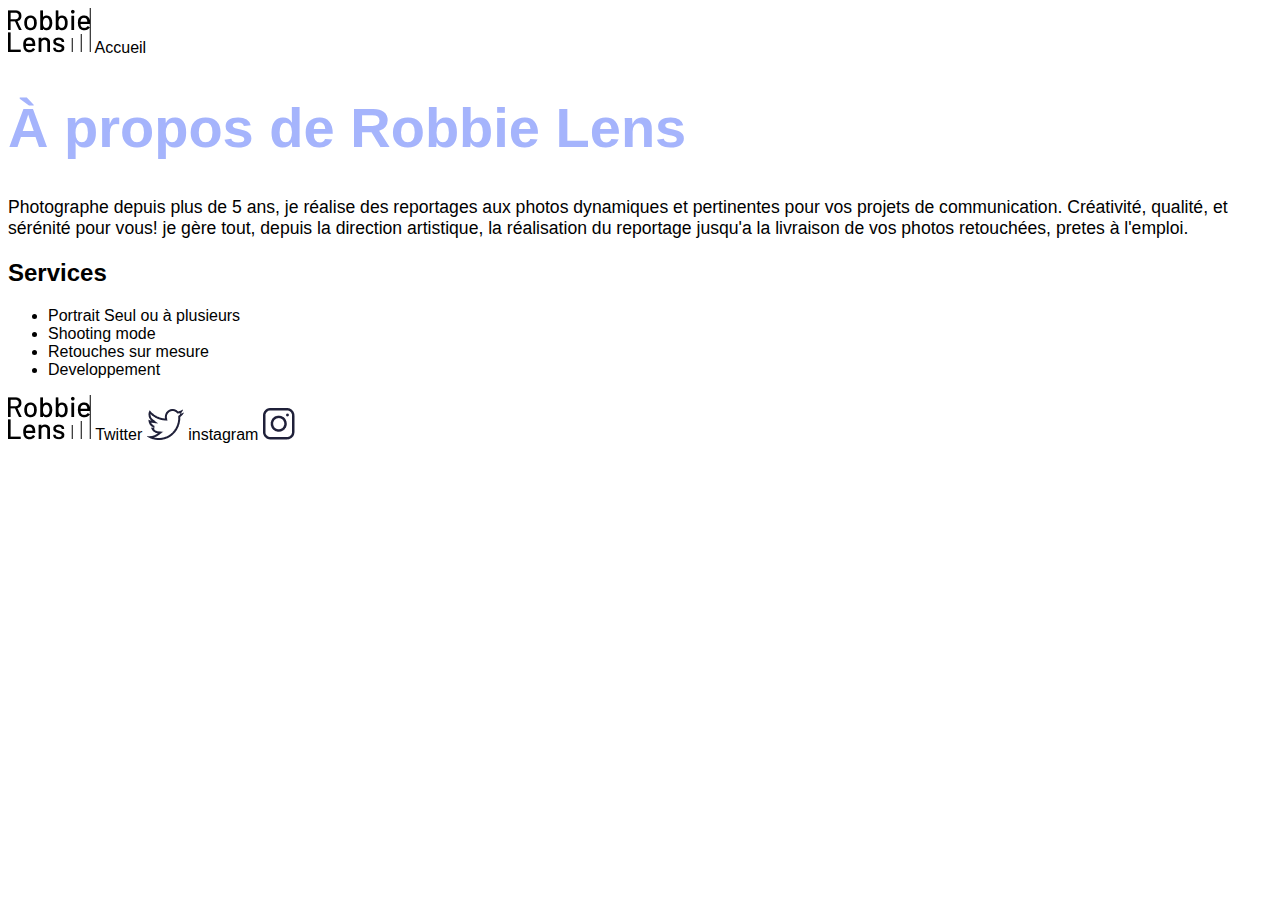
==== a-propos.html @ 766db92d "Init" ====
<!DOCTYPE html>
<html lang="en">
<head>
    <meta charset="UTF-8">
    <meta name="viewport" content="width=device-width, initial-scale=1.0">
    <title>A propos - Robbie Lens photographie</title>
    <link href="style.css" rel="stylesheet">

</head>

<body>
    <div>
    <a href="index.html">
        <img src="images/logo.png" alt="Logo Robbie Lens">
    </a>
    <a href="index.html">Accueil</a>
</div>
<h1>À propos de Robbie Lens</h1>
    <p>
         Photographe depuis plus de 5 ans, je réalise des reportages aux photos dynamiques et pertinentes pour vos
         projets de communication. Créativité, qualité, et sérénité pour vous! je gère tout, depuis la direction  artistique,
         la réalisation du reportage jusqu'a la livraison  de vos photos retouchées, pretes à l'emploi.
    </p>
    <h2>Services</h2>
    <ul>
         <li>Portrait Seul ou à plusieurs</li>
         <li>Shooting mode</li>
         <li>Retouches sur mesure</li>
         <li>Developpement</li>
    </ul>
    <div>
        <a href="index.html">
            <img src="images/logo.png" alt="Logo Robbie Lens">
        </a>

    <a target="_blank" href="https://twitter.com">Twitter
        <img src="images/twitter.png" alt="Logo Twitter">
    </a>
    <a target="_blank" href="https://instagram.com">instagram
        <img src="images/instagram.png" alt="Logo Instagram">
    </a>
</div>
</body>

</html>
---- style.css ----
body {
    font-family: 'Manrope', sans-serif;
    font-size: 1em;
  }
  
  a {
    color:black;
    text-decoration: none;
  }

  em {
    color: #a5b4fc;
    font-size: normal;
  }

  h1 {
    font-size: 3.5em;
    color: #a5b4fc;
    font-family: 'Montserrat', sans-serif;
  }

  p {
    font-size: 1.1em;
  }
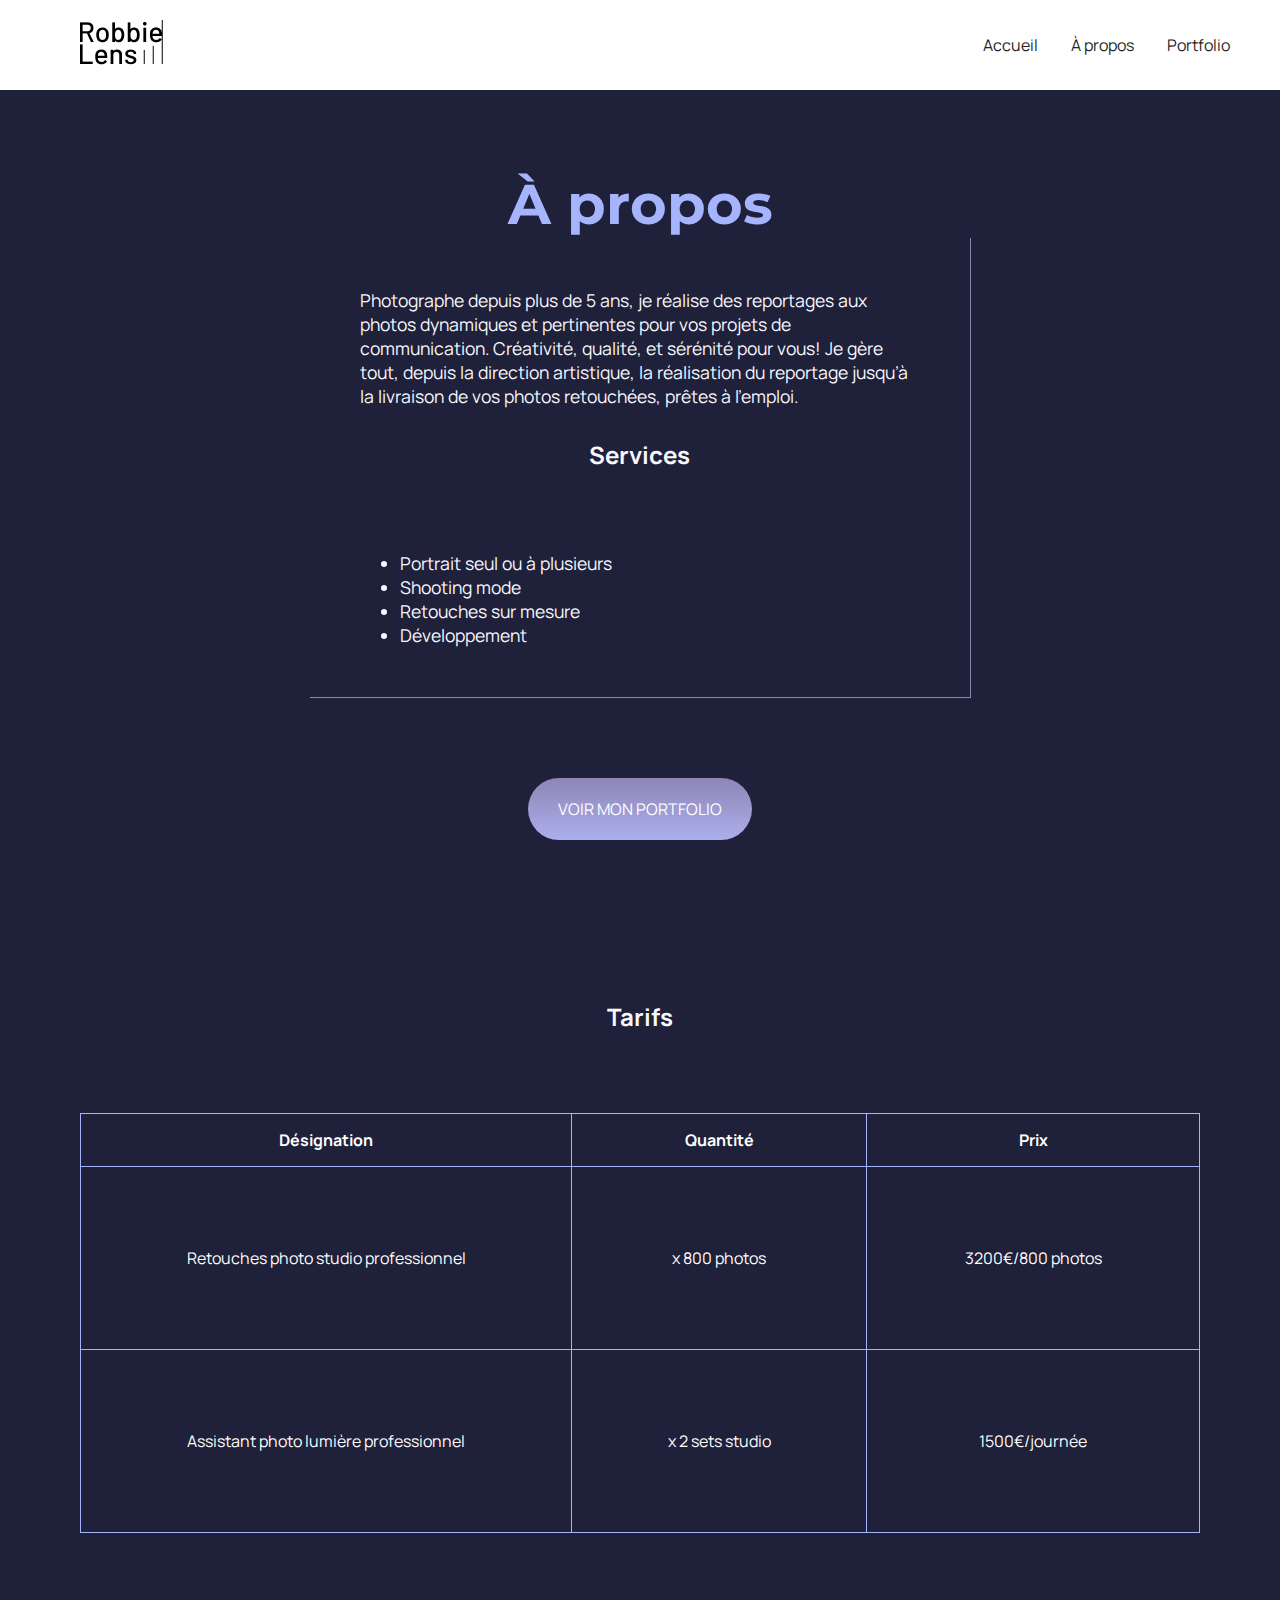
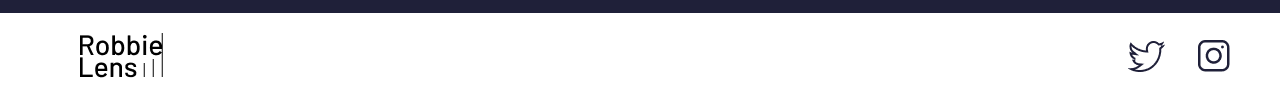
==== commit e5e3dcdf: "first commit" ====
--- a/a-propos.html
+++ b/a-propos.html
@@ -1,45 +1,96 @@
 <!DOCTYPE html>
-<html lang="en">
+<html lang="fr">
+
 <head>
-    <meta charset="UTF-8">
-    <meta name="viewport" content="width=device-width, initial-scale=1.0">
-    <title>A propos - Robbie Lens photographie</title>
-    <link href="style.css" rel="stylesheet">
-
+    <meta charset="utf-8" >
+    <title>À propos - Robbie Lens Photographie</title>
+    <link href="style/style.css" rel="stylesheet" >
+    <link href="style/a-propos.css" rel="stylesheet" >
+    <link rel="preconnect" href="https://fonts.googleapis.com">
+    <link rel="preconnect" href="https://fonts.gstatic.com" crossorigin>
+    <link href="https://fonts.googleapis.com/css2?family=Manrope&family=Montserrat&display=swap" rel="stylesheet">
 </head>
 
 <body>
-    <div>
-    <a href="index.html">
-        <img src="images/logo.png" alt="Logo Robbie Lens">
-    </a>
-    <a href="index.html">Accueil</a>
-</div>
-<h1>À propos de Robbie Lens</h1>
-    <p>
-         Photographe depuis plus de 5 ans, je réalise des reportages aux photos dynamiques et pertinentes pour vos
-         projets de communication. Créativité, qualité, et sérénité pour vous! je gère tout, depuis la direction  artistique,
-         la réalisation du reportage jusqu'a la livraison  de vos photos retouchées, pretes à l'emploi.
-    </p>
-    <h2>Services</h2>
-    <ul>
-         <li>Portrait Seul ou à plusieurs</li>
-         <li>Shooting mode</li>
-         <li>Retouches sur mesure</li>
-         <li>Developpement</li>
-    </ul>
-    <div>
-        <a href="index.html">
-            <img src="images/logo.png" alt="Logo Robbie Lens">
+    <header>
+        <nav>
+            <a href="index.html" class="lien-icone">
+                <img src="images/logo.png" alt="Logo Robbie Lens" >
+            </a>
+            <div>
+                <a href="index.html">Accueil</a>
+                <a href="a-propos.html">À propos</a>
+                <a href="portfolio.html">Portfolio</a>
+            </div>
+        </nav>
+    </header>
+    <main class="a-propos-main">
+        <section>
+            <h1>À propos</h1>
+            <div class="carre-contenu">
+                <p>
+                    Photographe depuis plus de 5 ans, je réalise des reportages aux photos dynamiques et pertinentes
+                    pour
+                    vos
+                    projets de communication. Créativité, qualité, et sérénité pour vous! Je gère tout, depuis la
+                    direction
+                    artistique, la réalisation du reportage jusqu’à la livraison de vos photos retouchées, prêtes à
+                    l’emploi.
+                </p>
+                <h2>Services</h2>
+                <ul>
+                    <li>Portrait seul ou à plusieurs</li>
+                    <li>Shooting mode</li>
+                    <li>Retouches sur mesure</li>
+                    <li>Développement</li>
+                </ul>
+            </div>
+            <div>
+                <a href="portfolio.html" class="cta">VOIR MON PORTFOLIO</a>
+            </div>
+        </section>
+        <section>
+            <h2>Tarifs</h2>
+            <table>
+                <thead>
+                    <tr>
+                        <th>Désignation</th>
+                        <th>Quantité</th>
+                        <th>Prix</th>
+                    </tr>
+                </thead>
+                <tbody>
+                    <tr>
+                        <td>Retouches photo
+                            studio professionnel</td>
+                        <td>x 800 photos</td>
+                        <td>3200€/800 photos</td>
+                    </tr>
+                    <tr>
+                        <td>Assistant photo
+                            lumière professionnel</td>
+                        <td>x 2 sets studio</td>
+                        <td>1500€/journée</td>
+                    </tr>
+                </tbody>
+            </table>
+            </h2>
+
+        </section>
+    </main>
+    <footer>
+        <a href="index.html" class="lien-icone">
+            <img src="images/logo.png" alt="Logo Robbie Lens" >
         </a>
-
-    <a target="_blank" href="https://twitter.com">Twitter
-        <img src="images/twitter.png" alt="Logo Twitter">
-    </a>
-    <a target="_blank" href="https://instagram.com">instagram
-        <img src="images/instagram.png" alt="Logo Instagram">
-    </a>
-</div>
+        <div>
+            <a target="_blank" href="https://twitter.com/" class="lien-icone">
+                <img src="images/twitter.png" alt="Logo Twitter" >
+            </a>
+            <a target="_blank" href="https://www.instagram.com/" class="lien-icone">
+                <img src="images/instagram.png" alt="Logo Instagram" >
+            </a>
+        </div>
+    </footer>
 </body>
 
 </html>--- a/style/style.css
+++ b/style/style.css
@@ -0,0 +1,112 @@
+* {
+  margin: 0;
+}
+
+body {
+  font-family: 'Manrope', sans-serif;
+  font-size: 1em;
+  background-color: #1f2039;
+}
+
+a {
+  color: #242424;
+  text-decoration: none;
+}
+
+em {
+  color: #a5b4fc;
+  font-style: normal;
+}
+
+h1 {
+  font-size: 3.5em;
+  color: #a5b4fc;
+  font-family: 'Montserrat', sans-serif;
+}
+
+h2 {
+  color: #f9f8ff;
+}
+
+p,
+li {
+  font-size: 1.1em;
+  color: #f9f8ff;
+}
+
+header,
+footer {
+  background-color: white;
+  padding: 20px 50px;
+}
+
+.cta {
+  display: inline-block;
+  background: linear-gradient(#8e86b5, #acaeed);
+  color: white;
+  border-radius: 50px;
+  padding: 20px 30px;
+}
+
+a:hover {
+  text-decoration: underline;
+}
+
+.cta:hover {
+  background: linear-gradient(#696484, #8788ba);
+  text-decoration: none;
+}
+
+.lien-icone {
+  margin-left: 30px;
+}
+
+.lien-icone:hover {
+  opacity: 0.5;
+}
+
+section {
+  padding: 80px;
+}
+
+footer,
+nav {
+  display: flex;
+  flex-direction: row;
+  align-items: center;
+  justify-content: space-between;
+}
+
+nav a {
+  margin-left: 30px;
+}
+
+@media screen and (max-width: 996px) {
+  header nav {
+    flex-direction: column;
+    align-items: center;
+    justify-content: center;
+  }
+
+  header nav img {
+    margin-bottom: 20px;
+  }
+
+  header,
+  footer {
+    padding: 20px 20px;
+  }
+
+  h1 {
+    font-size: 2em;
+  }
+
+  section {
+    padding: 50px 20px 50px 20px;
+  }
+
+  nav a {
+    margin-left: 10px;
+    margin-right: 10px;
+  }
+}--- a/style/a-propos.css
+++ b/style/a-propos.css
@@ -0,0 +1,56 @@
+.carre-contenu {
+    border-right: 1px solid #8e86b5;
+    border-bottom: 1px solid #8e86b5;
+    padding: 50px;
+    width: 50%;
+    margin: auto;
+    margin-bottom: 80px;
+  }
+  
+  .carre-contenu h2 {
+    margin-top: 30px;
+  }
+  
+  .carre-contenu ul {
+    margin-top: 30px;
+  }
+  
+  .carre-contenu + div {
+    text-align: center;
+  }
+  
+  .a-propos-main {
+    margin: auto;
+  }
+  
+  table {
+    color: white;
+    text-align: center;
+    width: 100%;
+    border-collapse: collapse;
+  }
+  
+  td,
+  th {
+    padding: 15px;
+    border: 1px solid #a5b4fc;
+  }
+  
+  td {
+    padding: 80px;
+  }
+  
+  h2 {
+    margin-bottom: 80px;
+  }
+  
+  h1,
+  h2 {
+    text-align: center;
+  }
+  
+  @media screen and (max-width: 996px) {
+    .section-tarifs {
+      display: none;
+    }
+  }